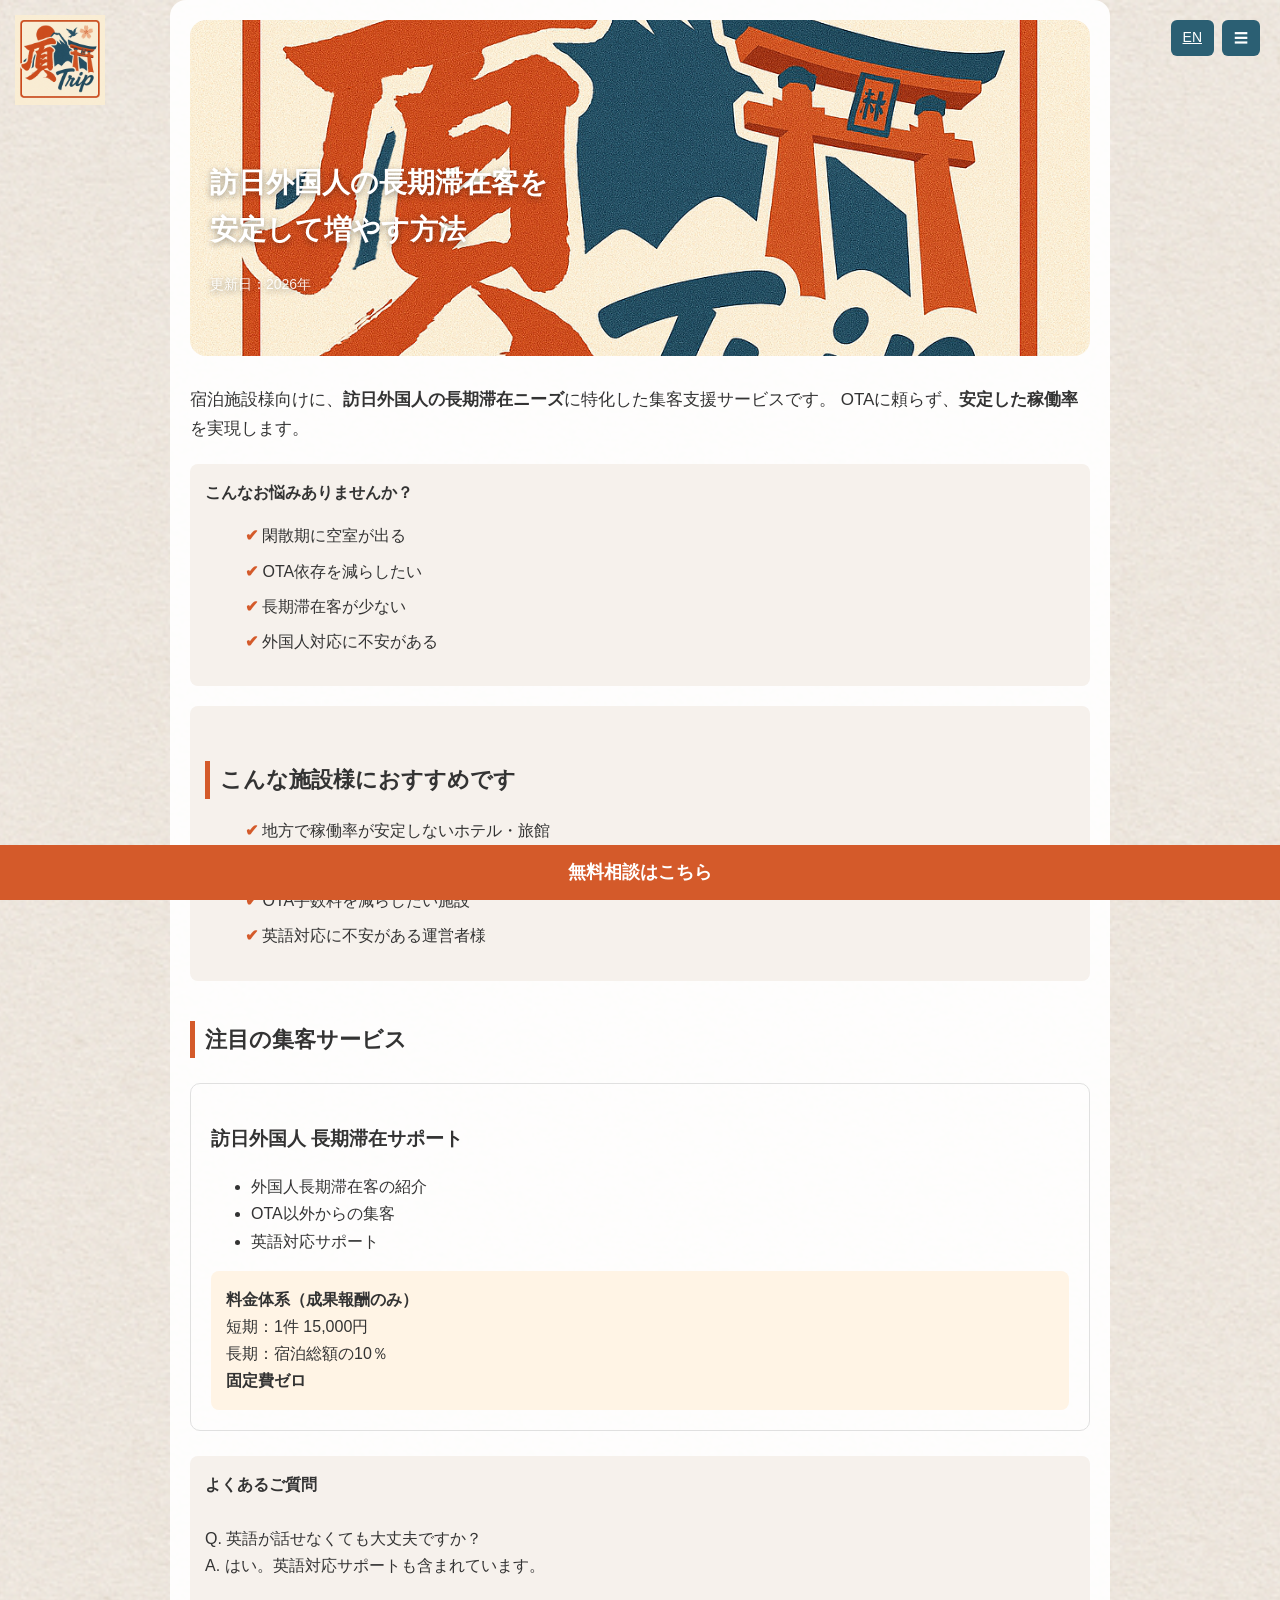
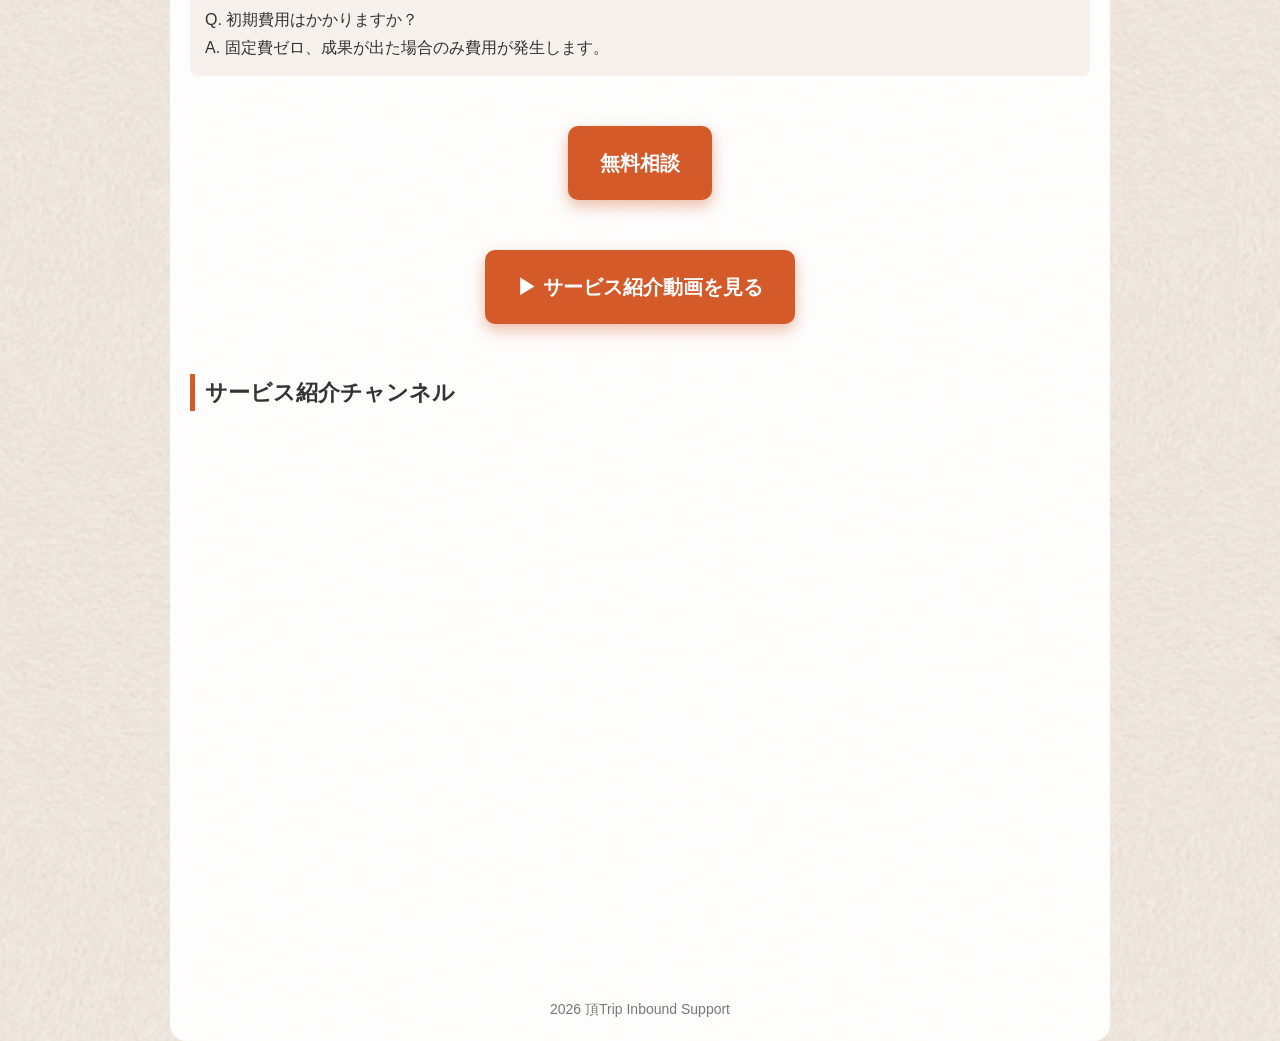
==== index.html @ a0f702fe "Update index.html" ====
<!DOCTYPE html>
<html lang="ja">
<head>
<meta charset="UTF-8">
<meta name="viewport" content="width=device-width, initial-scale=1.0">
<title>頂trip:訪日外国人 長期滞在集客サービスまとめ</title>
<link rel="stylesheet" href="style.css">

</head>

<body>
<div id="top"></div>
<!-- ロゴ -->
<a href="#top" class="logo" id="logo">
  <img src="images/logo.png" alt="Trip ロゴ">
</a>
<nav class="menu" id="menu">
  <a href="#service">サービス内容</a>
  <a href="#price">料金</a>
  <a href="#video">動画</a>
  <a href="#contact">お問い合わせ</a>
</nav>
<!-- 言語 -->
<div class="lang">
  <a href="index-en.html" class="lang-btn">EN</a>
  <button class="menu-btn" id="menuBtn">☰</button>
</div>

<div class="container">

<header class="hero">
  <h1>訪日外国人の長期滞在客を<br>安定して増やす方法</h1>
  <div class="date">更新日：2026年</div>
</header>
<p style="font-size:17px; margin:20px 0;">
宿泊施設様向けに、<strong>訪日外国人の長期滞在ニーズ</strong>に特化した集客支援サービスです。  
OTAに頼らず、<strong>安定した稼働率</strong>を実現します。
</p>
<div class="box">
<strong>こんなお悩みありませんか？</strong>
<ul class="check">
<li>閑散期に空室が出る</li>
<li>OTA依存を減らしたい</li>
<li>長期滞在客が少ない</li>
<li>外国人対応に不安がある</li>
</ul>
</div>
<div class="box">
<h2>こんな施設様におすすめです</h2>
<ul class="check">
  <li>地方で稼働率が安定しないホテル・旅館</li>
  <li>マンスリー・ウィークリーマンション</li>
  <li>OTA手数料を減らしたい施設</li>
  <li>英語対応に不安がある運営者様</li>
</ul>
</div>
<h2 id="service">注目の集客サービス</h2>

<div class="service">
<h3>訪日外国人 長期滞在サポート</h3>
<ul>
<li>外国人長期滞在客の紹介</li>
<li>OTA以外からの集客</li>
<li>英語対応サポート</li>
</ul>

<div class="price" id="price">
<strong>料金体系（成果報酬のみ）</strong><br>
短期：1件 15,000円<br>
長期：宿泊総額の10％<br>
<strong>固定費ゼロ</strong>
</div>
</div>
<div class="box">
<strong>よくあるご質問</strong><br><br>
Q. 英語が話せなくても大丈夫ですか？<br>
A. はい。英語対応サポートも含まれています。<br><br>

Q. 初期費用はかかりますか？<br>
A. 固定費ゼロ、成果が出た場合のみ費用が発生します。
</div>
<div class="cta" id="contact">
  <a href="#">無料相談</a>
</div>
<div class="cta">
  <a href="https://www.youtube.com/channel/UCs-YlzdITjLP1LZSEepsKQA" target="_blank">
    ▶ サービス紹介動画を見る
  </a>
</div>
<h2 id="video">サービス紹介チャンネル</h2>

<div style="position:relative; padding-top:56.25%; margin:30px 0;">
  <iframe 
    src="https://www.youtube.com/embed/dqARt4IsUiY"
    style="position:absolute; top:0; left:0; width:100%; height:100%; border-radius:12px;"
    frameborder="0"
    allowfullscreen>
  </iframe>
</div>
<footer>
2026 頂Trip Inbound Support
</footer>
<div class="fixed-cta">
  <a href="#contact">無料相談はこちら</a>
</div>
</div>

<script>
const logo = document.getElementById("logo");
const menuBtn = document.getElementById("menuBtn");
const menu = document.getElementById("menu");

/* ロゴ縮小 */
window.addEventListener("scroll",()=>{
  if(window.scrollY>120){
    logo.classList.add("small");
  }else{
    logo.classList.remove("small");
  }
});

/* メニュー開閉 */
menuBtn.addEventListener("click",()=>{
  menu.style.display = menu.style.display==="block" ? "none" : "block";
});

/* スムーススクロール */
document.querySelectorAll('.menu a').forEach(link=>{
  link.addEventListener('click',e=>{
    e.preventDefault();
    const target=document.querySelector(link.getAttribute('href'));
    target.scrollIntoView({behavior:'smooth'});
    menu.style.display="none";
  });
});
  document.addEventListener("click",(e)=>{
  if(!menu.contains(e.target) && !menuBtn.contains(e.target)){
    menu.style.display="none";
  }
});
</script>
</body>
</html>
---- style.css ----
/* ===== 共通 ===== */
body{
  font-family:-apple-system,BlinkMacSystemFont,"Segoe UI",sans-serif;
  margin:0;
  color:#333;
  line-height:1.7;
  background:url("images/bg.png") center/cover no-repeat;
}

.container{
  max-width:900px;
  margin:auto;
  background:rgba(255,255,255,0.93);
  padding:20px;
  border-radius:16px;
}

/* ===== ロゴ ===== */
.logo{
  position:fixed;
  top:15px;
  left:15px;
  z-index:1000;
  transition:all .3s ease;
}
.logo img{
  width:90px;
}
.logo.small img{
  width:55px;
}

.menu-btn{
  font-size:18px;
  line-height:1;
}
/* ===== 言語切替 ===== */
.lang{
  position:fixed;
  top:20px;
  right:20px;
  z-index:1000;
  display:flex;
  gap:8px;
}

.lang a,
.menu-btn{
  font-size:14px;
  padding:6px 12px;
  border-radius:6px;
  background:#2b5f73;
  color:#fff;
  border:none;
  cursor:pointer;
}


/* ===== ファーストビュー ===== */
.hero{
  background:url("images/header.png") center/cover no-repeat;
  padding:120px 20px 60px;
  border-radius:16px;
  margin-bottom:30px;
  color:#fff;
  text-shadow:0 2px 6px rgba(0,0,0,.4);
}
.hero h1{
  font-size:28px;
}
.date{
  font-size:14px;
  opacity:.9;
}

/* ===== 見出し ===== */
h2{
  border-left:5px solid #d45a2a;
  padding-left:10px;
  margin-top:40px;
  font-size:22px;
}

/* ===== ボックス ===== */
.box{
  background:#f6f1ec;
  padding:15px;
  border-radius:8px;
  margin:20px 0;
}
.check li{
  list-style:none;
  margin:8px 0;
}
.check li::before{
  content:"✔ ";
  color:#d45a2a;
  font-weight:bold;
}

/* ===== サービス ===== */
.service{
  border:1px solid #e0e0e0;
  border-radius:10px;
  padding:20px;
  margin:25px 0;
}
.price{
  background:#fff4e5;
  padding:15px;
  border-radius:8px;
  margin-top:15px;
}

/* ===== CTA ===== */
.cta{
  text-align:center;
  margin:50px 0;
}
.cta a{
  background:#d45a2a;
  color:white;
  padding:20px 32px;
  border-radius:10px;
  font-size:20px;
  font-weight:bold;
  text-decoration:none;
  display:inline-block;
  box-shadow:0 6px 15px rgba(212,90,42,.4);
}
.cta a:hover{
  opacity:.9;
  transform:translateY(-2px);
}

/* ===== フッター ===== */
footer{
  margin-top:50px;
  font-size:14px;
  color:#777;
  text-align:center;
}

/* ===== スマホ ===== */
@media(max-width:600px){
  .fixed-cta{
    padding:14px 0;
  }
  body{
    padding-bottom:70px; /* CTA分の余白 */
  }
}
@media(max-width:600px){
  .logo{
    top:10px;
    left:10px;
  }
  .logo img{
    width:60px;
  }
  .lang{
    top:10px;
    right:10px;
  }
  .hero{
    padding:80px 15px 40px;
  }
}
  .menu{
  position:fixed;
  top:60px;
  right:20px;
  background:#fff;
  border-radius:10px;
  box-shadow:0 8px 20px rgba(0,0,0,.15);
  padding:10px;
  display:none;
  z-index:1000;
}
.menu a{
  display:block;
  padding:10px 15px;
  text-decoration:none;
  color:#333;
  font-size:14px;
}
.menu a:hover{
  background:#f6f1ec;
}
.fixed-cta{
  position:fixed;
  bottom:0;
  left:0;
  width:100%;
  background:#d45a2a;
  text-align:center;
  padding:12px 0;
  z-index:999;
}

.fixed-cta a{
  color:#fff;
  font-size:18px;
  font-weight:bold;
  text-decoration:none;
}
@media(max-width:600px){
  .menu{
    top:50px;
    right:10px;
  }
}
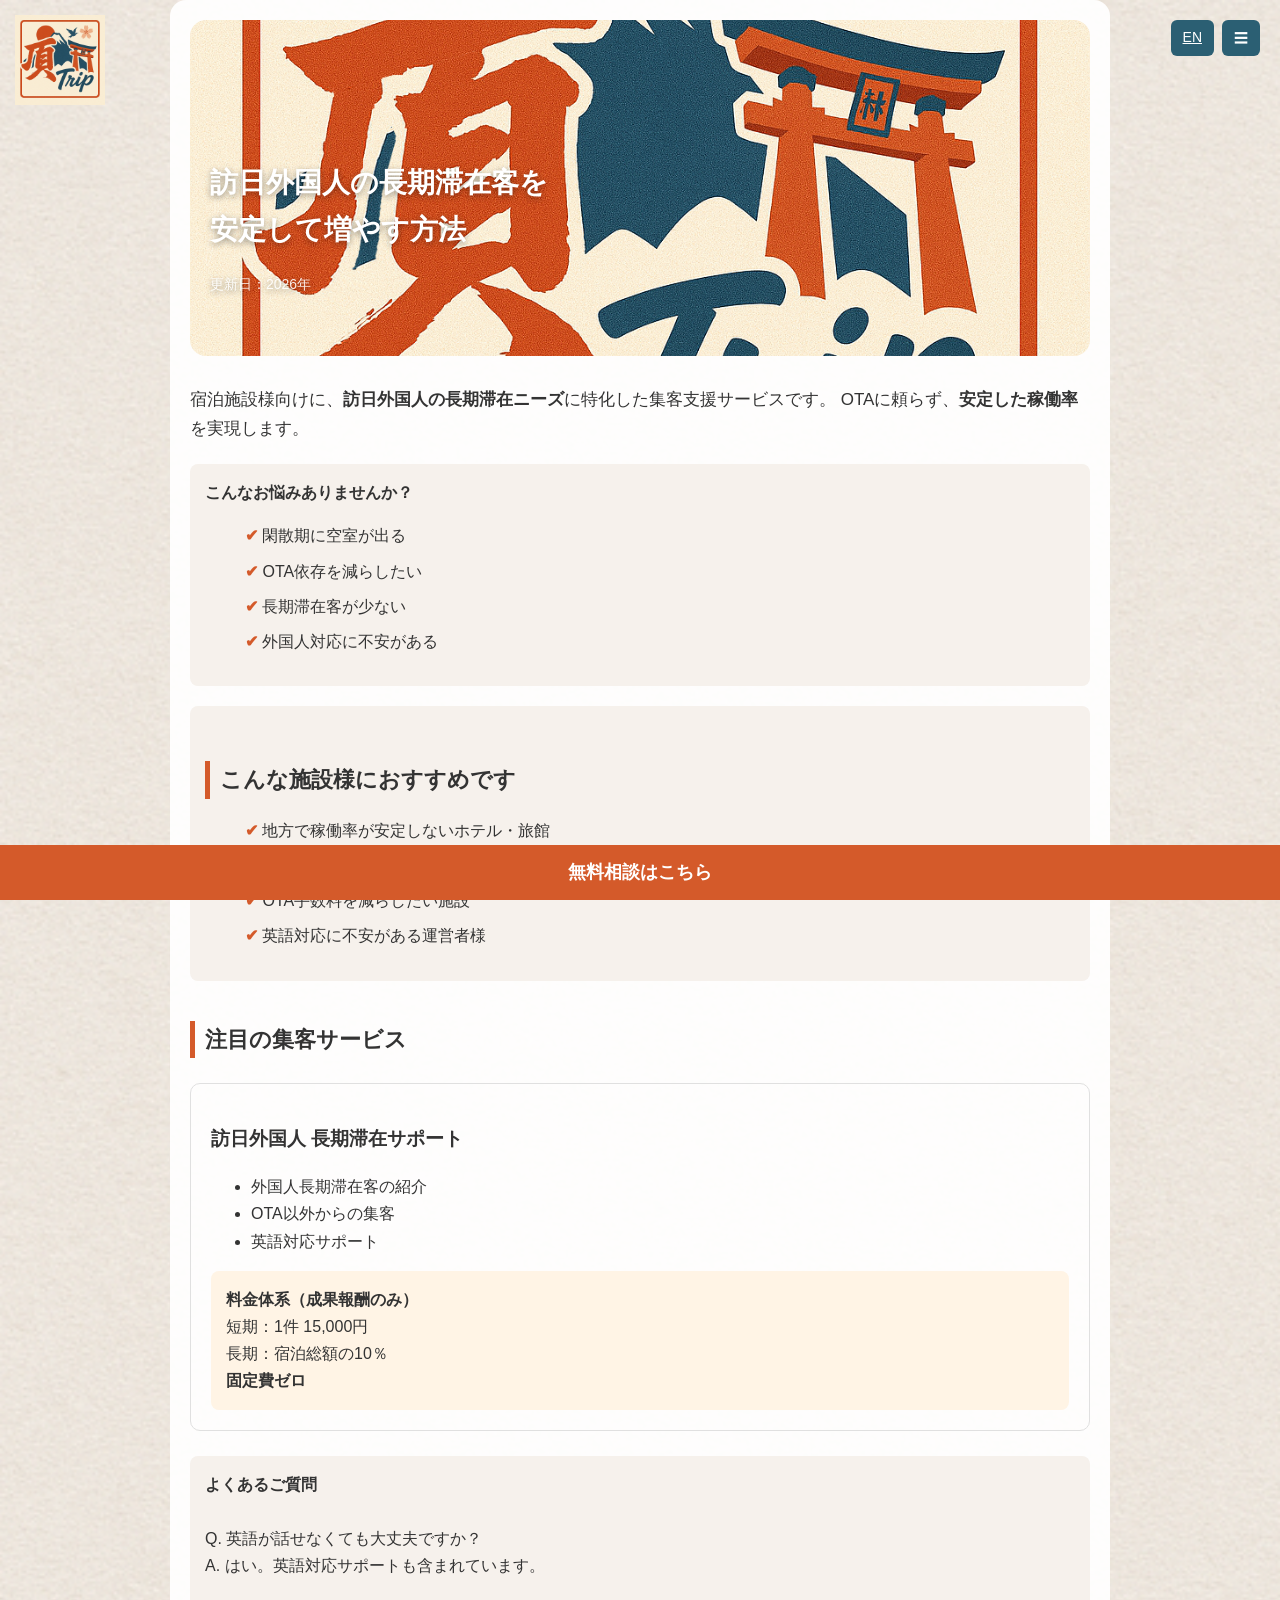
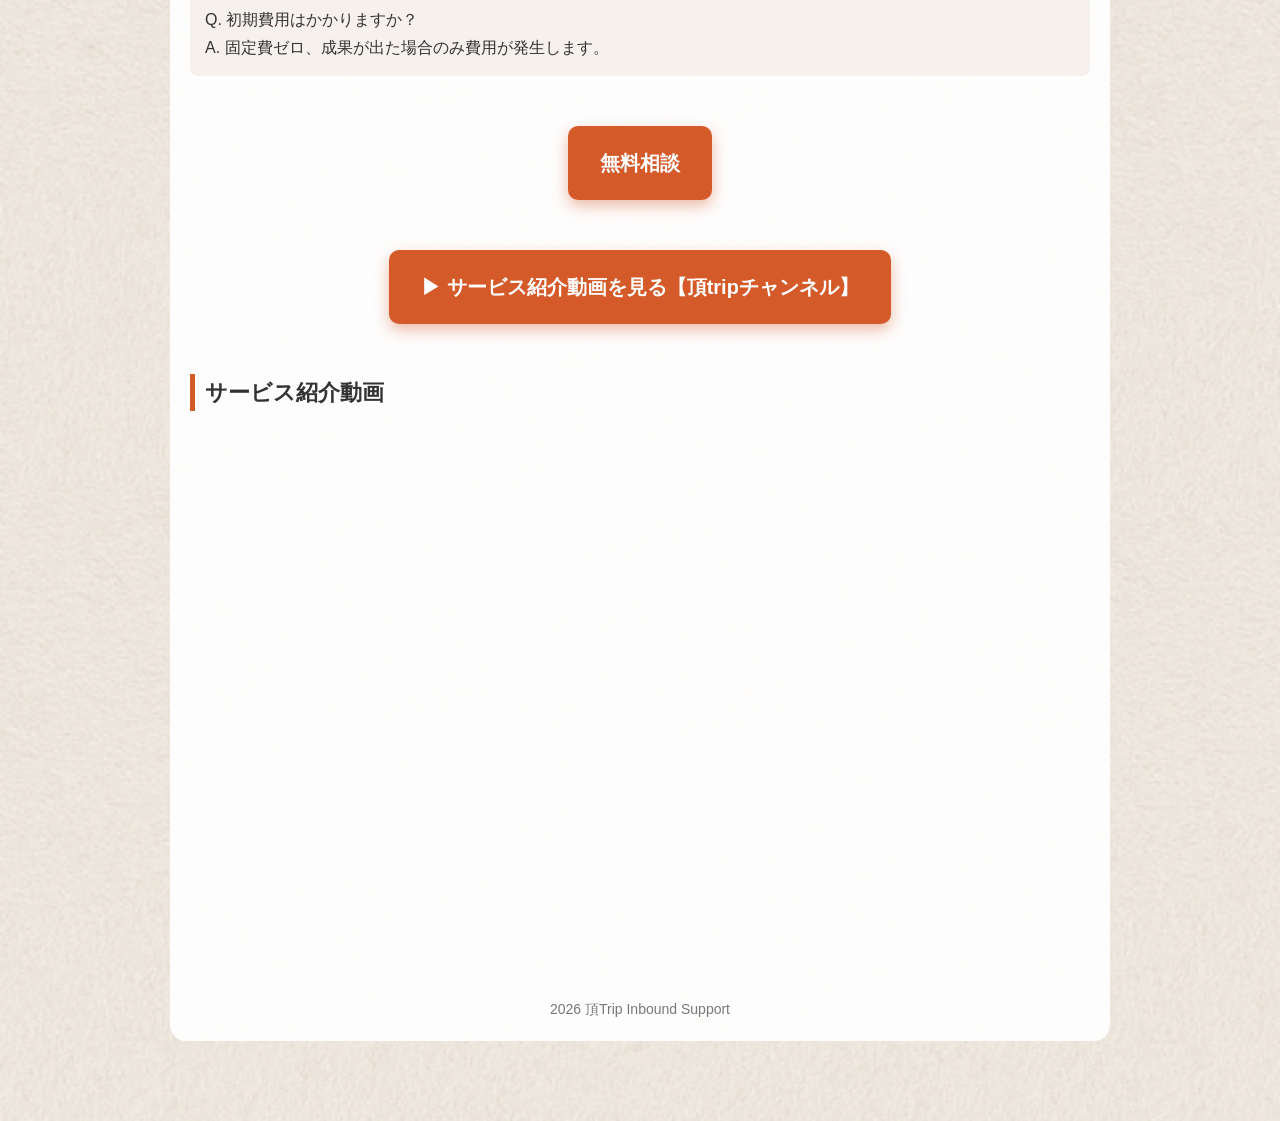
==== commit 5c49ec49: "Fix HTML formatting and restore content" ====
--- a/index.html
+++ b/index.html
@@ -84,10 +84,10 @@
 </div>
 <div class="cta">
   <a href="https://www.youtube.com/channel/UCs-YlzdITjLP1LZSEepsKQA" target="_blank">
-    ▶ サービス紹介動画を見る
+    ▶ サービス紹介動画を見る【頂tripチャンネル】
   </a>
 </div>
-<h2 id="video">サービス紹介チャンネル</h2>
+<h2 id="video">サービス紹介動画</h2>
 
 <div style="position:relative; padding-top:56.25%; margin:30px 0;">
   <iframe 
@@ -152,3 +152,4 @@
 
 
 
+
--- a/style.css
+++ b/style.css
@@ -5,6 +5,7 @@
   color:#333;
   line-height:1.7;
   background:url("images/bg.png") center/cover no-repeat;
+  padding-bottom:80px;
 }
 
 .container{
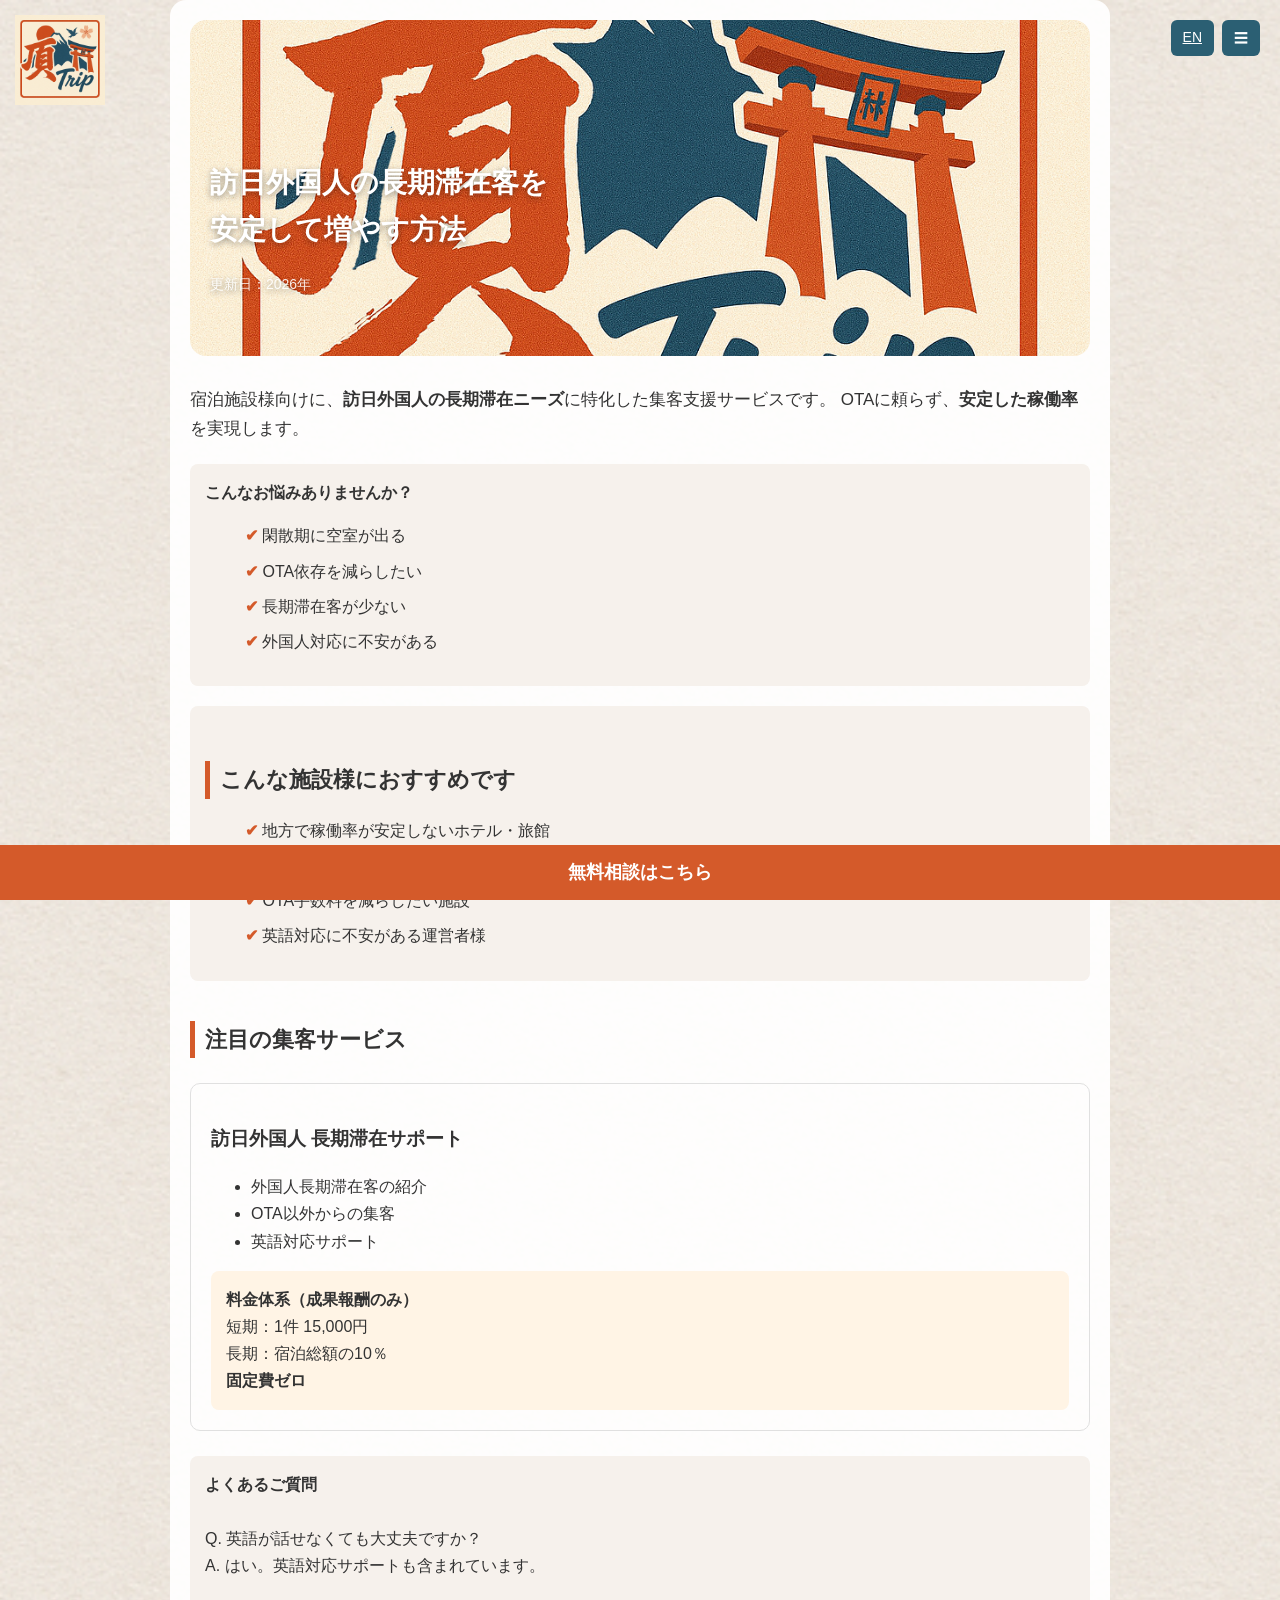
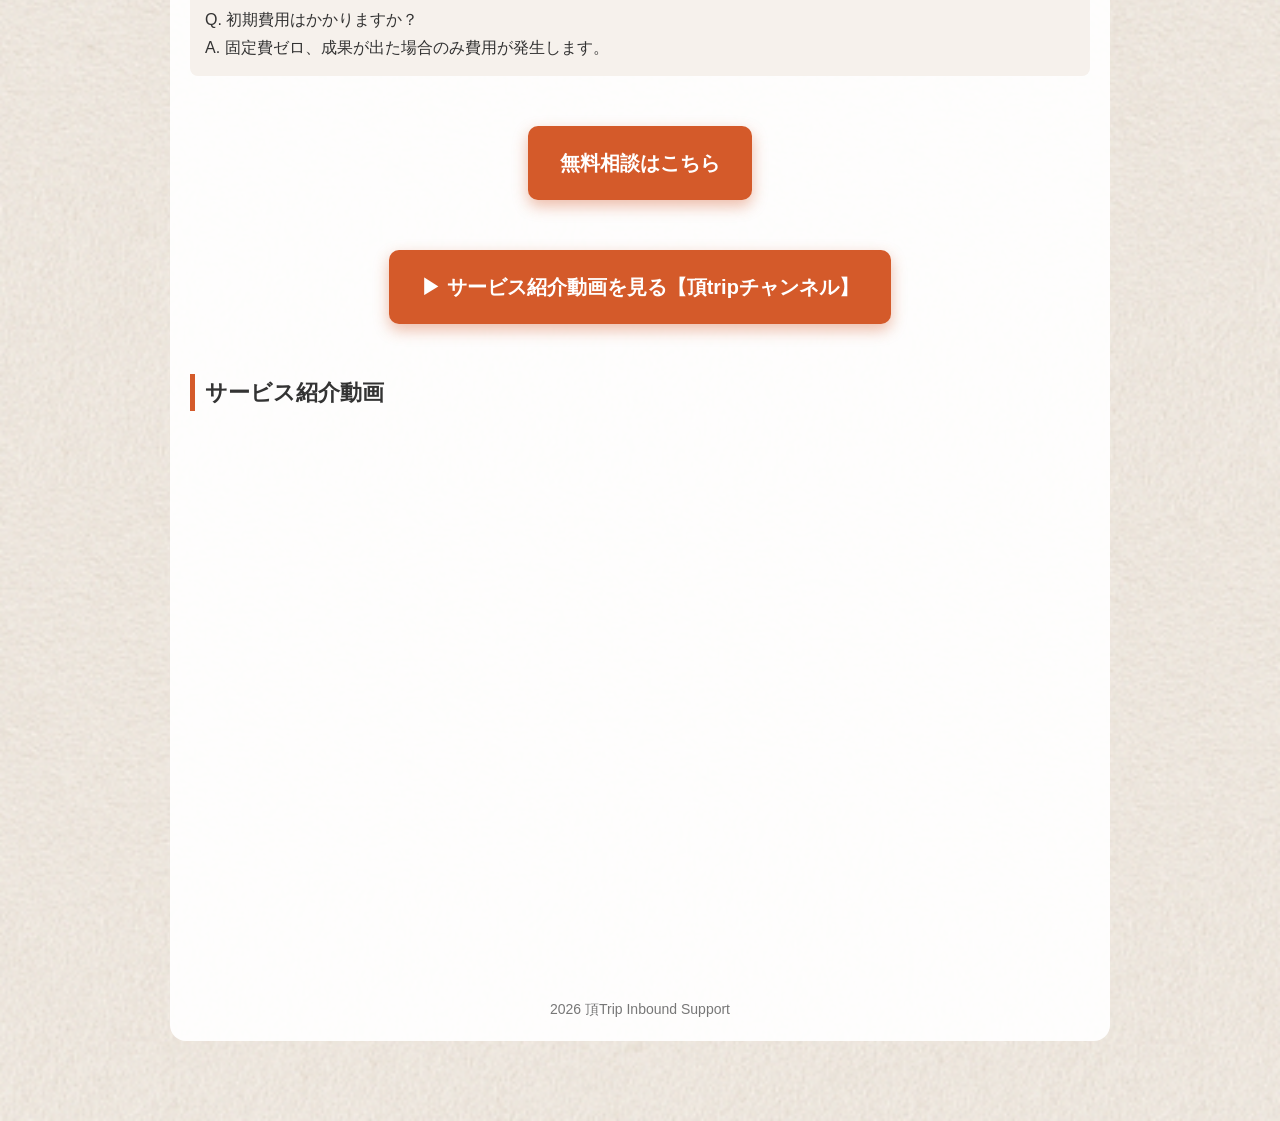
==== commit 9b56dd7a: "Fix HTML encoding issues in index.html" ====
--- a/index.html
+++ b/index.html
@@ -2,8 +2,9 @@
 <html lang="ja">
 <head>
 <meta charset="UTF-8">
+<link rel="canonical" href="https://tanaka-0427.github.io/-trip/">
 <meta name="viewport" content="width=device-width, initial-scale=1.0">
-<title>頂trip:訪日外国人 長期滞在集客サービスまとめ</title>
+<title>訪日外国人 長期滞在集客｜頂Trip</title>
 <link rel="stylesheet" href="style.css">
 
 </head>
@@ -80,7 +81,7 @@
 A. 固定費ゼロ、成果が出た場合のみ費用が発生します。
 </div>
 <div class="cta" id="contact">
-  <a href="#">無料相談</a>
+  <a href="contact.html">無料相談はこちら</a>
 </div>
 <div class="cta">
   <a href="https://www.youtube.com/channel/UCs-YlzdITjLP1LZSEepsKQA" target="_blank">
@@ -101,7 +102,7 @@
 2026 頂Trip Inbound Support
 </footer>
 <div class="fixed-cta">
-  <a href="#contact">無料相談はこちら</a>
+  <a href="contact.html">無料相談はこちら</a>
 </div>
 </div>
 
@@ -153,3 +154,5 @@
 
 
 
+
+
--- a/style.css
+++ b/style.css
@@ -133,7 +133,23 @@
   opacity:.9;
   transform:translateY(-2px);
 }
-
+input, textarea{
+  width:100%;
+  padding:12px;
+  border-radius:6px;
+  border:1px solid #ccc;
+  font-size:16px;
+}
+
+button.cta-btn{
+  background:#d45a2a;
+  color:#fff;
+  border:none;
+  padding:15px 30px;
+  font-size:18px;
+  border-radius:8px;
+  cursor:pointer;
+}
 /* ===== フッター ===== */
 footer{
   margin-top:50px;
